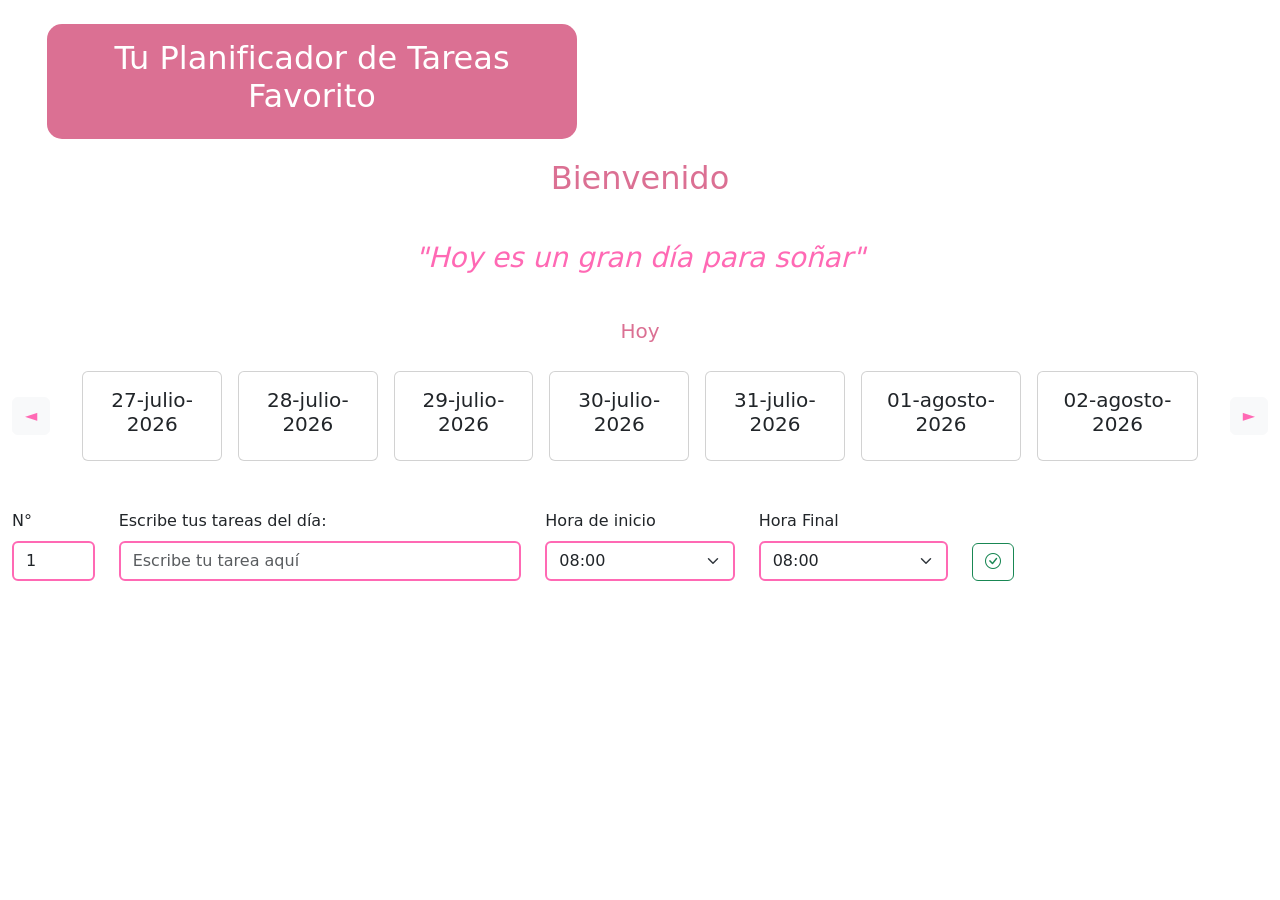
==== index.html @ 2d97c393 "agrego avance de interfaz usuario con bootstrap y css" ====
<!DOCTYPE html>
<html lang="es">
<head>
    <meta charset="UTF-8">
    <meta name="viewport" content="width=device-width, initial-scale=1.0">
    <title>Planificador de Tareas</title>
    <link href="https://cdn.jsdelivr.net/npm/bootstrap@5.3.8/dist/css/bootstrap.min.css" rel="stylesheet">
    <link rel="stylesheet" href="https://cdn.jsdelivr.net/npm/bootstrap-icons@1.13.1/font/bootstrap-icons.min.css">
    <link rel = "stylesheet" href = "CSS/styles.css">
</head>
<body>
    <div class="container-fluid mt-4">
        <div class="tituloapp">
            <h2>Tu Planificador de Tareas Favorito</h2>
        </div>
        <div class="saludo">
            <h2 class="mb-4">Bienvenido</h2>
            <h3 class="mb-4">"Hoy es un gran día para soñar"</h3>
            <h5>Hoy</h5>
            </div>
            <div class="d-flex align-items-center justify-content-center gap-3">
            <button class=" btn btn-light me-3 flecha">◄</button>
            <div class="timeline">
                <div class="d-flex justify-content-center gap-3 overflow-auto flex-nowrap">
                <div class="card p-3 text-center">
                    <h5 class="mb-2">27-julio-2026</h5>
                </div>
                <div class="card p-3 text-center">
                    <h5 class="mb-2">28-julio-2026</h5>
                </div>
                <div class="card p-3 text-center">
                    <h5 class="mb-2">29-julio-2026</h5>
                </div>
                <div class="card p-3 text-center">
                    <h5 class="mb-2">30-julio-2026</h5>
                </div>
                <div class="card p-3 text-center">
                    <h5 class="mb-2">31-julio-2026</h5>
                </div>
                <div class="card p-3 text-center">
                    <h5 class="mb-2">01-agosto-2026</h5>
                </div>
                <div class="card p-3 text-center">
                    <h5 class="mb-2">02-agosto-2026</h5>
                </div>
                </div>
            </div>
            <button class="btn btn-light ms-3 flecha">►</button>
            </div>
<div class="row mt-5 align-items-end">

    <div class="col-md-1">
    <label class="form-label">N°</label>
    <input type="text" class="form-control" value="1" readonly>
</div>

    <div class="col-md-4">
        <label for="tarea" class="form-label">Escribe tus tareas del día:</label>
        <input
            type="text"
            class="form-control"
            id="tarea"
            placeholder="Escribe tu tarea aquí">
    </div>

    <div class="col-md-2">
        <label for="horainicial" class="form-label">Hora de inicio</label>
        <select class="form-select" id="horainicial">
            <option>08:00</option>
            <option>09:00</option>
            <option>10:00</option>
            <option>11:00</option>
            <option>12:00</option>
            <option>13:00</option>
            <option>14:00</option>
            <option>15:00</option>
            <option>16:00</option>
            <option>17:00</option>
            <option>18:00</option>
            <option>19:00</option>
            <option>20:00</option>
        </select>

    </div>

    <div class="col-md-2">
        <label for="horafinal" class="form-label">Hora Final</label>
        <select class="form-select" id="horafinal">
            <option>08:00</option>
            <option>09:00</option>
            <option>10:00</option>
            <option>11:00</option>
            <option>12:00</option>
            <option>13:00</option>
            <option>14:00</option>
            <option>15:00</option>
            <option>16:00</option>
            <option>17:00</option>
            <option>18:00</option>
            <option>19:00</option>
            <option>20:00</option>
        </select>
</div>

<div class="col-md-2">
<button class="btn btn-outline-success">
<i class="bi bi-check-circle"></i>
</button>
</div>




</div>




</div>
</div>


    </div>
    
    <script src="https://cdn.jsdelivr.net/npm/bootstrap@5.3.8/dist/js/bootstrap.bundle.min.js"></script>
</body>
</html>
---- CSS/styles.css ----
*{
    margin: 0;         /*el margin es el espacio fuera de la credencial, elimina margenes automaticos del navegador*/
    padding: 0;         /* elimina espacios automaticos internos*/
    box-sizing: border-box;
}

.tituloapp {
    background-color: palevioletred;
    color: white;
    padding: 15px;
    border-radius: 15px;
    width: 530px;
    text-align: center;
    margin-left: 35px;
}

.saludo {
    color: palevioletred;
    font-weight: bold;
    text-align: center;
    padding: 20px;
}

.saludo h3 {
    font-style: italic;
    color: hotpink;
    padding: 20px;
}

.flecha {
    color: hotpink;
}

.form-control,
.form-select{
    border: 2px solid hotpink;
}
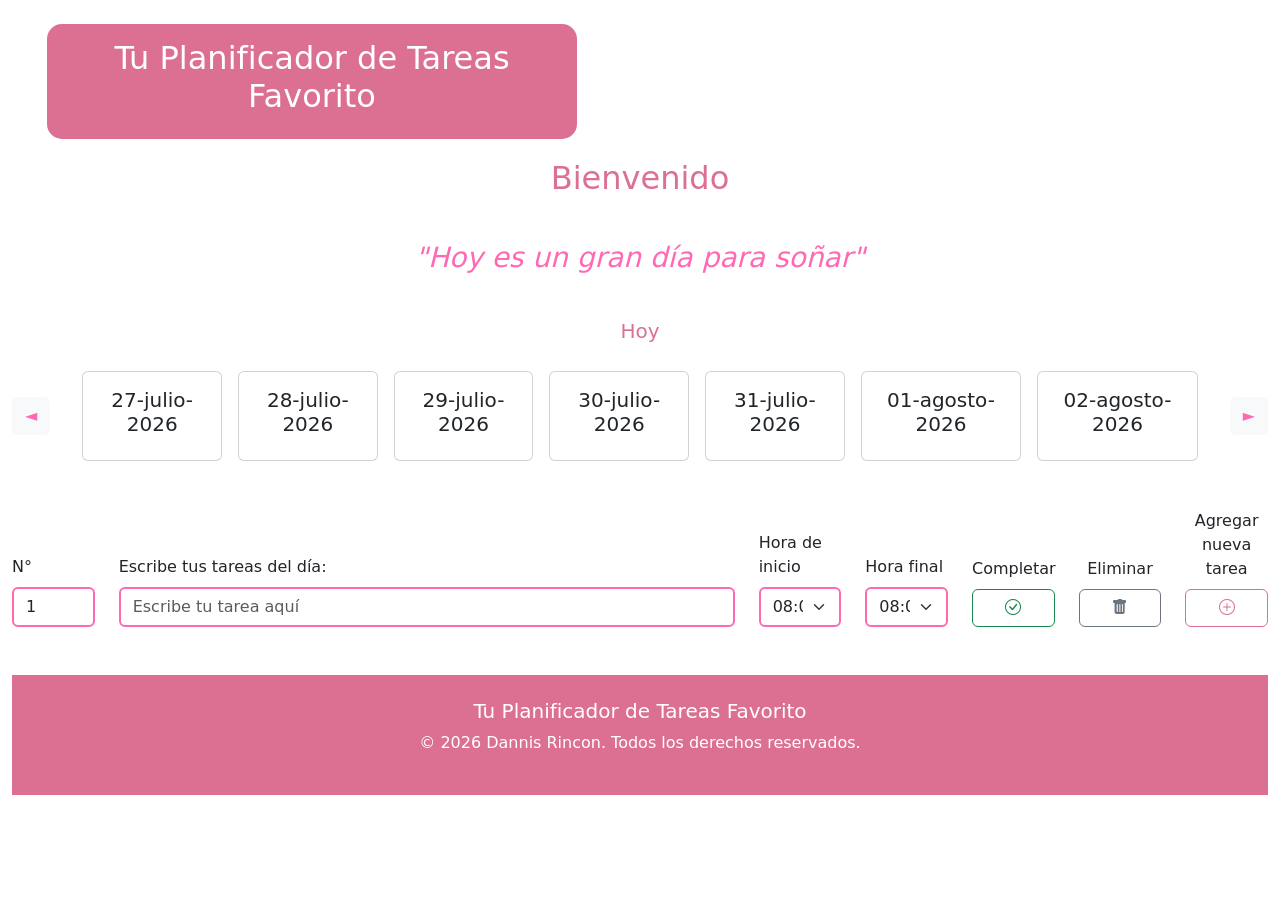
==== commit 71d8d3af: "se agregan nuevos botones y footer" ====
--- a/index.html
+++ b/index.html
@@ -1,13 +1,15 @@
 <!DOCTYPE html>
 <html lang="es">
+
 <head>
     <meta charset="UTF-8">
     <meta name="viewport" content="width=device-width, initial-scale=1.0">
     <title>Planificador de Tareas</title>
     <link href="https://cdn.jsdelivr.net/npm/bootstrap@5.3.8/dist/css/bootstrap.min.css" rel="stylesheet">
     <link rel="stylesheet" href="https://cdn.jsdelivr.net/npm/bootstrap-icons@1.13.1/font/bootstrap-icons.min.css">
-    <link rel = "stylesheet" href = "CSS/styles.css">
+    <link rel="stylesheet" href="CSS/styles.css">
 </head>
+
 <body>
     <div class="container-fluid mt-4">
         <div class="tituloapp">
@@ -17,53 +19,49 @@
             <h2 class="mb-4">Bienvenido</h2>
             <h3 class="mb-4">"Hoy es un gran día para soñar"</h3>
             <h5>Hoy</h5>
-            </div>
-            <div class="d-flex align-items-center justify-content-center gap-3">
+        </div>
+        <div class="d-flex align-items-center justify-content-center gap-3">
             <button class=" btn btn-light me-3 flecha">◄</button>
             <div class="timeline">
                 <div class="d-flex justify-content-center gap-3 overflow-auto flex-nowrap">
-                <div class="card p-3 text-center">
-                    <h5 class="mb-2">27-julio-2026</h5>
-                </div>
-                <div class="card p-3 text-center">
-                    <h5 class="mb-2">28-julio-2026</h5>
-                </div>
-                <div class="card p-3 text-center">
-                    <h5 class="mb-2">29-julio-2026</h5>
-                </div>
-                <div class="card p-3 text-center">
-                    <h5 class="mb-2">30-julio-2026</h5>
-                </div>
-                <div class="card p-3 text-center">
-                    <h5 class="mb-2">31-julio-2026</h5>
-                </div>
-                <div class="card p-3 text-center">
-                    <h5 class="mb-2">01-agosto-2026</h5>
-                </div>
-                <div class="card p-3 text-center">
-                    <h5 class="mb-2">02-agosto-2026</h5>
-                </div>
+                    <div class="card p-3 text-center">
+                        <h5 class="mb-2">27-julio-2026</h5>
+                    </div>
+                    <div class="card p-3 text-center">
+                        <h5 class="mb-2">28-julio-2026</h5>
+                    </div>
+                    <div class="card p-3 text-center">
+                        <h5 class="mb-2">29-julio-2026</h5>
+                    </div>
+                    <div class="card p-3 text-center">
+                        <h5 class="mb-2">30-julio-2026</h5>
+                    </div>
+                    <div class="card p-3 text-center">
+                        <h5 class="mb-2">31-julio-2026</h5>
+                    </div>
+                    <div class="card p-3 text-center">
+                        <h5 class="mb-2">01-agosto-2026</h5>
+                    </div>
+                    <div class="card p-3 text-center">
+                        <h5 class="mb-2">02-agosto-2026</h5>
+                    </div>
                 </div>
             </div>
             <button class="btn btn-light ms-3 flecha">►</button>
-            </div>
-<div class="row mt-5 align-items-end">
+        </div>
+        <div class="row mt-5 align-items-end">
 
     <div class="col-md-1">
-    <label class="form-label">N°</label>
-    <input type="text" class="form-control" value="1" readonly>
-</div>
-
-    <div class="col-md-4">
-        <label for="tarea" class="form-label">Escribe tus tareas del día:</label>
-        <input
-            type="text"
-            class="form-control"
-            id="tarea"
-            placeholder="Escribe tu tarea aquí">
+        <label class="form-label">N°</label>
+        <input type="text" class="form-control" value="1" readonly>
     </div>
 
-    <div class="col-md-2">
+    <div class="col-md-6">
+        <label for="tarea" class="form-label">Escribe tus tareas del día:</label>
+        <input type="text" class="form-control" id="tarea" placeholder="Escribe tu tarea aquí">
+    </div>
+
+    <div class="col-md-1">
         <label for="horainicial" class="form-label">Hora de inicio</label>
         <select class="form-select" id="horainicial">
             <option>08:00</option>
@@ -80,11 +78,10 @@
             <option>19:00</option>
             <option>20:00</option>
         </select>
-
     </div>
 
-    <div class="col-md-2">
-        <label for="horafinal" class="form-label">Hora Final</label>
+    <div class="col-md-1">
+        <label for="horafinal" class="form-label">Hora final</label>
         <select class="form-select" id="horafinal">
             <option>08:00</option>
             <option>09:00</option>
@@ -100,28 +97,35 @@
             <option>19:00</option>
             <option>20:00</option>
         </select>
-</div>
+    </div>
 
-<div class="col-md-2">
-<button class="btn btn-outline-success">
-<i class="bi bi-check-circle"></i>
-</button>
-</div>
+    <div class="col-md-1 text-center">
+        <label class="form-label">Completar</label>
+        <button class="btn btn-outline-success w-100">
+            <i class="bi bi-check-circle"></i>
+        </button>
+    </div>
 
+    <div class="col-md-1 text-center">
+        <label class="form-label">Eliminar</label>
+        <button class="btn btn-outline-secondary w-100">
+            <i class="bi bi-trash-fill"></i>
+        </button>
+    </div>
 
-
+        <div class="col-md-1 text-center">
+        <label class="form-label">Agregar nueva tarea</label>
+        <button class="btn btn-agregar w-100">
+            <i class="bi bi-plus-circle"></i>
+        </button>
+    </div>
 
 </div>
-
-
-
-
-</div>
-</div>
-
-
-    </div>
-    
+<footer class="text-white text-center p-4 mt-5">   <!-- text-white  es texto blanco,   mt-5 es el espacio entre las tarjetas y el footer-->
+    <h5>Tu Planificador de Tareas Favorito</h5>
+    <p class>&copy; 2026 Dannis Rincon. Todos los derechos reservados.</p>   <!--&copy es de html (no de bootstrap ni css), -->
+</footer>
     <script src="https://cdn.jsdelivr.net/npm/bootstrap@5.3.8/dist/js/bootstrap.bundle.min.js"></script>
 </body>
+
 </html>
--- a/CSS/styles.css
+++ b/CSS/styles.css
@@ -36,3 +36,19 @@
     border: 2px solid hotpink;
 }
 
+
+footer{
+    background-color: palevioletred;
+}
+
+.btn-agregar{
+    background-color: white;
+    color: palevioletred;
+    border: 1px solid palevioletred;
+}
+
+.btn-agregar:hover{
+    background-color: palevioletred;
+    border-color: palevioletred;
+    color: white;
+}
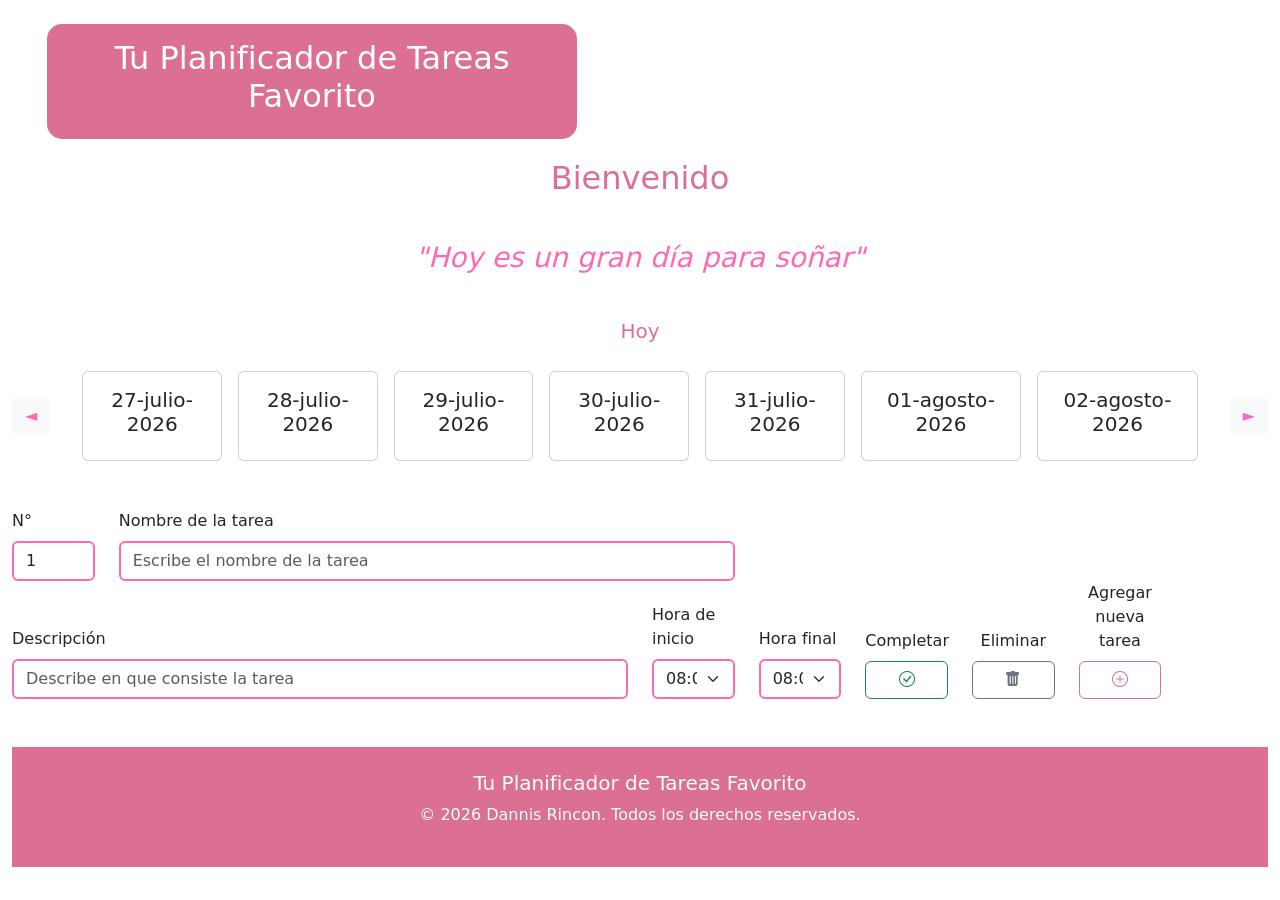
==== commit 2454462e: "se modifica diseño para que quede con tarjetas, se agrega descripcion y fecha de terminacion de la t" ====
--- a/index.html
+++ b/index.html
@@ -57,8 +57,13 @@
     </div>
 
     <div class="col-md-6">
-        <label for="tarea" class="form-label">Escribe tus tareas del día:</label>
-        <input type="text" class="form-control" id="tarea" placeholder="Escribe tu tarea aquí">
+        <label for="tarea" class="form-label">Nombre de la tarea</label>
+        <input type="text" class="form-control" id="tarea" placeholder="Escribe el nombre de la tarea">
+    </div>
+
+    <div class="col-md-6">
+        <label for="tarea" class="form-label">Descripción</label>
+        <input type="text" class="form-control" id="tarea" placeholder="Describe en que consiste la tarea">
     </div>
 
     <div class="col-md-1">
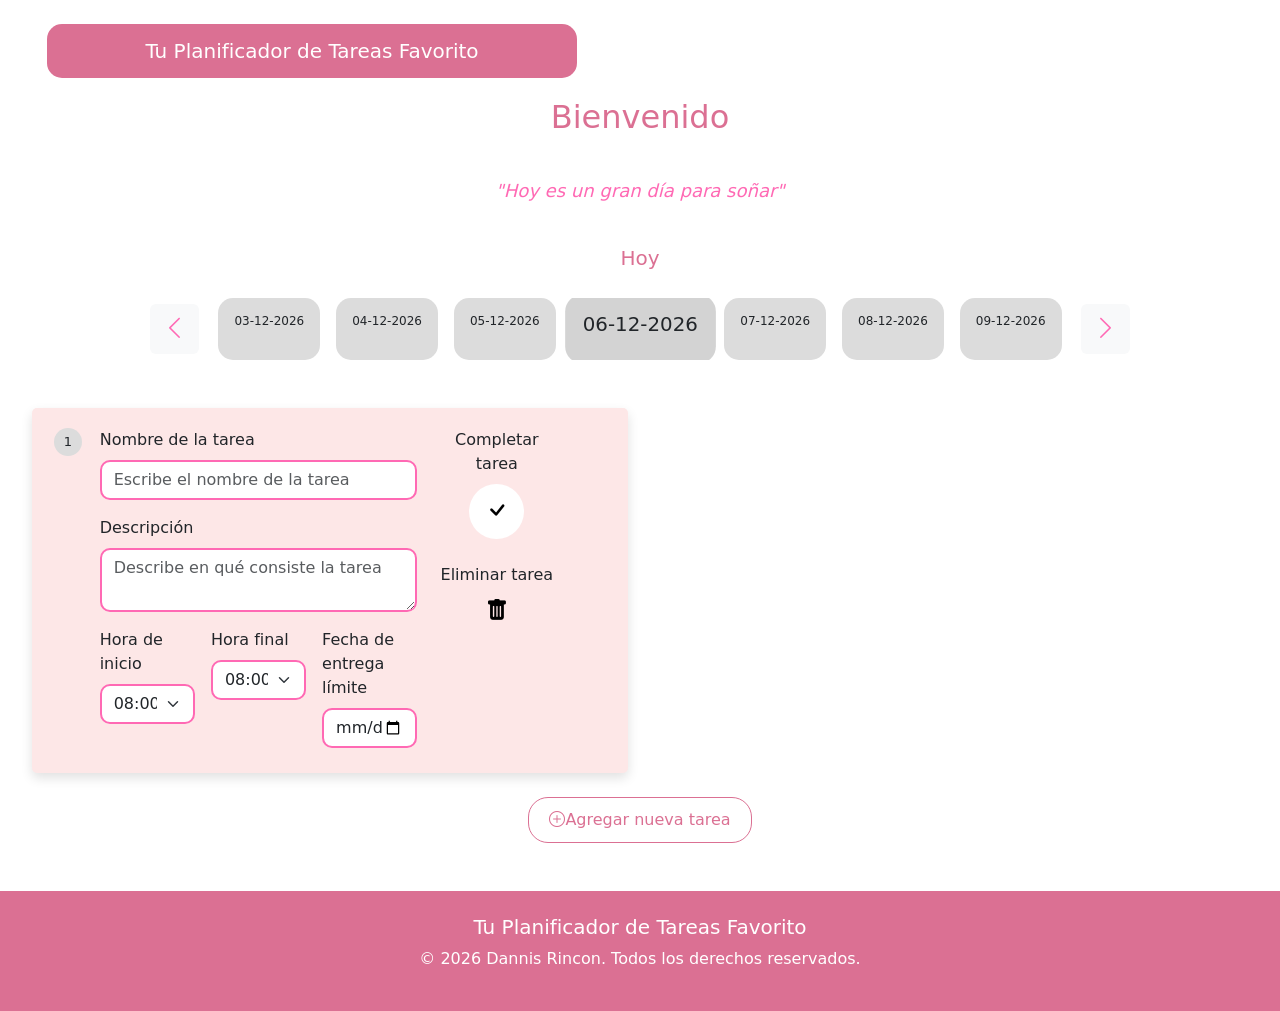
==== commit 73158f3a: "se agrega tarea 3" ====
--- a/index.html
+++ b/index.html
@@ -1,4 +1,7 @@
-<!DOCTYPE html>
+<!--revisar desde la linea 143, que es lo que está funcional, lo demás que esta comentado no esta funcional, se hicieron cambios-->
+ 
+
+<!--DOCTYPE html>
 <html lang="es">
 
 <head>
@@ -126,11 +129,76 @@
     </div>
 
 </div>
-<footer class="text-white text-center p-4 mt-5">   <!-- text-white  es texto blanco,   mt-5 es el espacio entre las tarjetas y el footer-->
-    <h5>Tu Planificador de Tareas Favorito</h5>
+!-- <footer class="text-white text-center p-4 mt-5">   <!- text-white  es texto blanco,   mt-5 es el espacio entre las tarjetas y el footer-->
+    <!-- <h5>Tu Planificador de Tareas Favorito</h5>
     <p class>&copy; 2026 Dannis Rincon. Todos los derechos reservados.</p>   <!--&copy es de html (no de bootstrap ni css), -->
-</footer>
+<!-- </footer>
     <script src="https://cdn.jsdelivr.net/npm/bootstrap@5.3.8/dist/js/bootstrap.bundle.min.js"></script>
 </body>
 
+</html-->
+
+
+
+<!DOCTYPE html>
+<html lang="es">
+
+<head>
+    <meta charset="UTF-8">
+    <meta name="viewport" content="width=device-width, initial-scale=1.0">
+    <title>Planificador de Tareas</title>
+    <link href="https://cdn.jsdelivr.net/npm/bootstrap@5.3.8/dist/css/bootstrap.min.css" rel="stylesheet">
+    <link rel="stylesheet" href="https://cdn.jsdelivr.net/npm/bootstrap-icons@1.13.1/font/bootstrap-icons.min.css">
+    <link rel="stylesheet" href="CSS/styles.css">
+</head>
+
+<body>
+    <div class="container-fluid mt-4">
+        <div class="tituloapp">
+            <h2>Tu Planificador de Tareas Favorito</h2>
+        </div>
+
+        <div class="saludo text-center">
+            <h2 class="mb-4">Bienvenido</h2>
+            <h3 class="mb-4">"Hoy es un gran día para soñar"</h3>
+            <h5>Hoy</h5>
+        </div>
+
+        <div class="d-flex align-items-center justify-content-center gap-3">
+            <button id="btnAnterior" class="btn btn-light flecha">   <!--boton flecha hacia la izquierda-->
+                <i class="bi bi-chevron-left"></i>
+            </button>
+
+            <div class="timeline">
+                <div id="fechas" class="d-flex justify-content-center gap-3 flex-nowrap"> <!-- mejor js coloque las fechas -->
+                    <!--aqui js las colocará-->
+                </div>
+            </div>
+
+            <button id="btnSiguiente" class="btn btn-light flecha">  <!--boton flecha hacia la derecha-->
+                <i class="bi bi-chevron-right"></i>
+            </button>
+        </div>
+
+<div id="mensajeAlerta" class="alert alert-danger d-none" role="alert">Por favor completa todos los campos obligatorios.
+</div>
+        <div id="contenedorTareas" class="row g-4 mt-4"> <!-- aqui van las tareas -->
+        </div>
+
+        <div class="text-center mt-4">   <!-- aqui el boton de agregar -->
+            <button id="btnAgregar" class="btn btn-agregar">
+                <i class="bi bi-plus-circle"></i>Agregar nueva tarea
+            </button>
+        </div>
+    </div>
+
+    <footer class="text-white text-center p-4 mt-5">
+        <h5>Tu Planificador de Tareas Favorito</h5>
+        <p>&copy; 2026 Dannis Rincon. Todos los derechos reservados.</p>
+    </footer>
+
+    <script src="https://cdn.jsdelivr.net/npm/bootstrap@5.3.8/dist/js/bootstrap.bundle.min.js"></script>
+    <script src="app.js"></script>
+
+</body>
 </html>
--- a/CSS/styles.css
+++ b/CSS/styles.css
@@ -1,3 +1,57 @@
+/* revisar desde la linea 55, que es lo que está funcional, lo demás que esta comentado no esta funcional, se hicieron cambios*/
+
+/* .tituloapp {
+    background-color: palevioletred;
+    color: white;
+    padding: 15px;
+    border-radius: 15px;
+    width: 530px;
+    text-align: center;
+    margin-left: 35px;
+}
+
+.saludo {
+    color: palevioletred;
+    font-weight: bold;
+    text-align: center;
+    padding: 20px;
+}
+
+.saludo h3 {
+    font-style: italic;
+    color: hotpink;
+    padding: 20px;
+}
+
+.flecha {
+    color: hotpink;
+}
+
+.form-control,
+.form-select{
+    border: 2px solid hotpink;
+}
+
+
+footer{
+    background-color: palevioletred;
+}
+
+.btn-agregar{
+    background-color: white;
+    color: palevioletred;
+    border: 1px solid palevioletred;
+}
+
+.btn-agregar:hover{
+    background-color: palevioletred;
+    border-color: palevioletred;
+    color: white;
+} */
+
+
+
+
 *{
     margin: 0;         /*el margin es el espacio fuera de la credencial, elimina margenes automaticos del navegador*/
     padding: 0;         /* elimina espacios automaticos internos*/
@@ -14,41 +68,173 @@
     margin-left: 35px;
 }
 
+.tituloapp h2 {
+    margin: 0;
+    font-size: 20px;
+}
+
+
 .saludo {
     color: palevioletred;
     font-weight: bold;
     text-align: center;
     padding: 20px;
+}
+
+.saludo h2 {
+    margin-bottom: 15px;
 }
 
 .saludo h3 {
     font-style: italic;
     color: hotpink;
     padding: 20px;
-}
+    font-size: 18px;
+}
+
 
 .flecha {
     color: hotpink;
+    border: none;
+    font-size: 25px;
+}
+
+.flecha:hover {
+    color: palevioletred;
+    background-color: #fff0f5;
+}
+
+
+.timeline {
+    width: 850px;
+    overflow: hidden;
+}
+
+.timeline .card {
+    min-width: 100px;
+    border: none;
+    background-color: #dcdcdc;
+    border-radius: 15px;
+    text-align: center;
+    cursor: pointer;
+}
+
+.timeline .card h5 {
+    font-size: 12px;
+    margin: 0;
+}
+
+.timeline .fecha-seleccionada {
+    background-color: #d3d3d3;
+    transform: scale(1.1);
+}
+
+.timeline .fecha-seleccionada h5 {
+    font-size: 18px;
+}
+
+#contenedorTareas {
+    padding-left: 20px;
+    padding-right: 20px;
+}
+
+.tarjeta-tarea {
+    background-color: #fde7e7;
+    border-radius: 5px;
+    padding: 20px;
+    box-shadow: 0 5px 12px rgba(0, 0, 0, 0.12);
+}
+
+.numero-tarea {
+    width: 28px;
+    height: 28px;
+    background-color: #dcdcdc;
+    border-radius: 50%;
+    display: flex;
+    justify-content: center;
+    align-items: center;
+    font-size: 13px;
 }
 
 .form-control,
-.form-select{
+.form-select {
     border: 2px solid hotpink;
-}
-
-
-footer{
-    background-color: palevioletred;
-}
-
-.btn-agregar{
+    border-radius: 10px;
+}
+
+.form-control:focus,
+.form-select:focus {
+    border-color: palevioletred;
+    box-shadow: 0 0 5px rgba(255, 105, 180, 0.4);
+}
+
+.btn-completar {
+    width: 55px;
+    height: 55px;
+    border-radius: 50%;
     background-color: white;
+    color: black;
+    border: none;
+    font-size: 28px;
+    display: flex;
+    justify-content: center;
+    align-items: center;
+    margin: auto;
+}
+
+.btn-completar:hover {
+    background-color: palevioletred;
+    color: white;
+}
+
+.btn-eliminar {
+    background-color: transparent;
+    border: none;
+    color: black;
+    font-size: 22px;
+}
+
+.btn-eliminar:hover {
+    color: palevioletred;
+}
+
+
+.tarjeta-tarea.completada {
+    opacity: 0.6;
+}
+
+.tarjeta-tarea.completada input,
+.tarjeta-tarea.completada select,
+.completada .descripcion-tarea {
+    text-decoration: line-through;
+}
+
+.btn-agregar {
+    background-color: white;
     color: palevioletred;
     border: 1px solid palevioletred;
-}
-
-.btn-agregar:hover{
+    border-radius: 20px;
+    padding: 10px 20px;
+}
+
+.btn-agregar:hover {
     background-color: palevioletred;
     border-color: palevioletred;
     color: white;
+}
+
+footer {
+    background-color: palevioletred;
+}
+
+.mensaje-error {
+    color: #dc3545;
+    font-size: 14px;
+    margin-top: 5px;
+}
+
+#mensajeAlerta {
+    width: 90%;
+    margin: 20px auto;
+    min-height: 45px;
 }
--- a/CSS/styles.css
+++ b/CSS/styles.css
@@ -1,3 +1,57 @@
+/* revisar desde la linea 55, que es lo que está funcional, lo demás que esta comentado no esta funcional, se hicieron cambios*/
+
+/* .tituloapp {
+    background-color: palevioletred;
+    color: white;
+    padding: 15px;
+    border-radius: 15px;
+    width: 530px;
+    text-align: center;
+    margin-left: 35px;
+}
+
+.saludo {
+    color: palevioletred;
+    font-weight: bold;
+    text-align: center;
+    padding: 20px;
+}
+
+.saludo h3 {
+    font-style: italic;
+    color: hotpink;
+    padding: 20px;
+}
+
+.flecha {
+    color: hotpink;
+}
+
+.form-control,
+.form-select{
+    border: 2px solid hotpink;
+}
+
+
+footer{
+    background-color: palevioletred;
+}
+
+.btn-agregar{
+    background-color: white;
+    color: palevioletred;
+    border: 1px solid palevioletred;
+}
+
+.btn-agregar:hover{
+    background-color: palevioletred;
+    border-color: palevioletred;
+    color: white;
+} */
+
+
+
+
 *{
     margin: 0;         /*el margin es el espacio fuera de la credencial, elimina margenes automaticos del navegador*/
     padding: 0;         /* elimina espacios automaticos internos*/
@@ -14,41 +68,173 @@
     margin-left: 35px;
 }
 
+.tituloapp h2 {
+    margin: 0;
+    font-size: 20px;
+}
+
+
 .saludo {
     color: palevioletred;
     font-weight: bold;
     text-align: center;
     padding: 20px;
+}
+
+.saludo h2 {
+    margin-bottom: 15px;
 }
 
 .saludo h3 {
     font-style: italic;
     color: hotpink;
     padding: 20px;
-}
+    font-size: 18px;
+}
+
 
 .flecha {
     color: hotpink;
+    border: none;
+    font-size: 25px;
+}
+
+.flecha:hover {
+    color: palevioletred;
+    background-color: #fff0f5;
+}
+
+
+.timeline {
+    width: 850px;
+    overflow: hidden;
+}
+
+.timeline .card {
+    min-width: 100px;
+    border: none;
+    background-color: #dcdcdc;
+    border-radius: 15px;
+    text-align: center;
+    cursor: pointer;
+}
+
+.timeline .card h5 {
+    font-size: 12px;
+    margin: 0;
+}
+
+.timeline .fecha-seleccionada {
+    background-color: #d3d3d3;
+    transform: scale(1.1);
+}
+
+.timeline .fecha-seleccionada h5 {
+    font-size: 18px;
+}
+
+#contenedorTareas {
+    padding-left: 20px;
+    padding-right: 20px;
+}
+
+.tarjeta-tarea {
+    background-color: #fde7e7;
+    border-radius: 5px;
+    padding: 20px;
+    box-shadow: 0 5px 12px rgba(0, 0, 0, 0.12);
+}
+
+.numero-tarea {
+    width: 28px;
+    height: 28px;
+    background-color: #dcdcdc;
+    border-radius: 50%;
+    display: flex;
+    justify-content: center;
+    align-items: center;
+    font-size: 13px;
 }
 
 .form-control,
-.form-select{
+.form-select {
     border: 2px solid hotpink;
-}
-
-
-footer{
-    background-color: palevioletred;
-}
-
-.btn-agregar{
+    border-radius: 10px;
+}
+
+.form-control:focus,
+.form-select:focus {
+    border-color: palevioletred;
+    box-shadow: 0 0 5px rgba(255, 105, 180, 0.4);
+}
+
+.btn-completar {
+    width: 55px;
+    height: 55px;
+    border-radius: 50%;
     background-color: white;
+    color: black;
+    border: none;
+    font-size: 28px;
+    display: flex;
+    justify-content: center;
+    align-items: center;
+    margin: auto;
+}
+
+.btn-completar:hover {
+    background-color: palevioletred;
+    color: white;
+}
+
+.btn-eliminar {
+    background-color: transparent;
+    border: none;
+    color: black;
+    font-size: 22px;
+}
+
+.btn-eliminar:hover {
+    color: palevioletred;
+}
+
+
+.tarjeta-tarea.completada {
+    opacity: 0.6;
+}
+
+.tarjeta-tarea.completada input,
+.tarjeta-tarea.completada select,
+.completada .descripcion-tarea {
+    text-decoration: line-through;
+}
+
+.btn-agregar {
+    background-color: white;
     color: palevioletred;
     border: 1px solid palevioletred;
-}
-
-.btn-agregar:hover{
+    border-radius: 20px;
+    padding: 10px 20px;
+}
+
+.btn-agregar:hover {
     background-color: palevioletred;
     border-color: palevioletred;
     color: white;
+}
+
+footer {
+    background-color: palevioletred;
+}
+
+.mensaje-error {
+    color: #dc3545;
+    font-size: 14px;
+    margin-top: 5px;
+}
+
+#mensajeAlerta {
+    width: 90%;
+    margin: 20px auto;
+    min-height: 45px;
 }
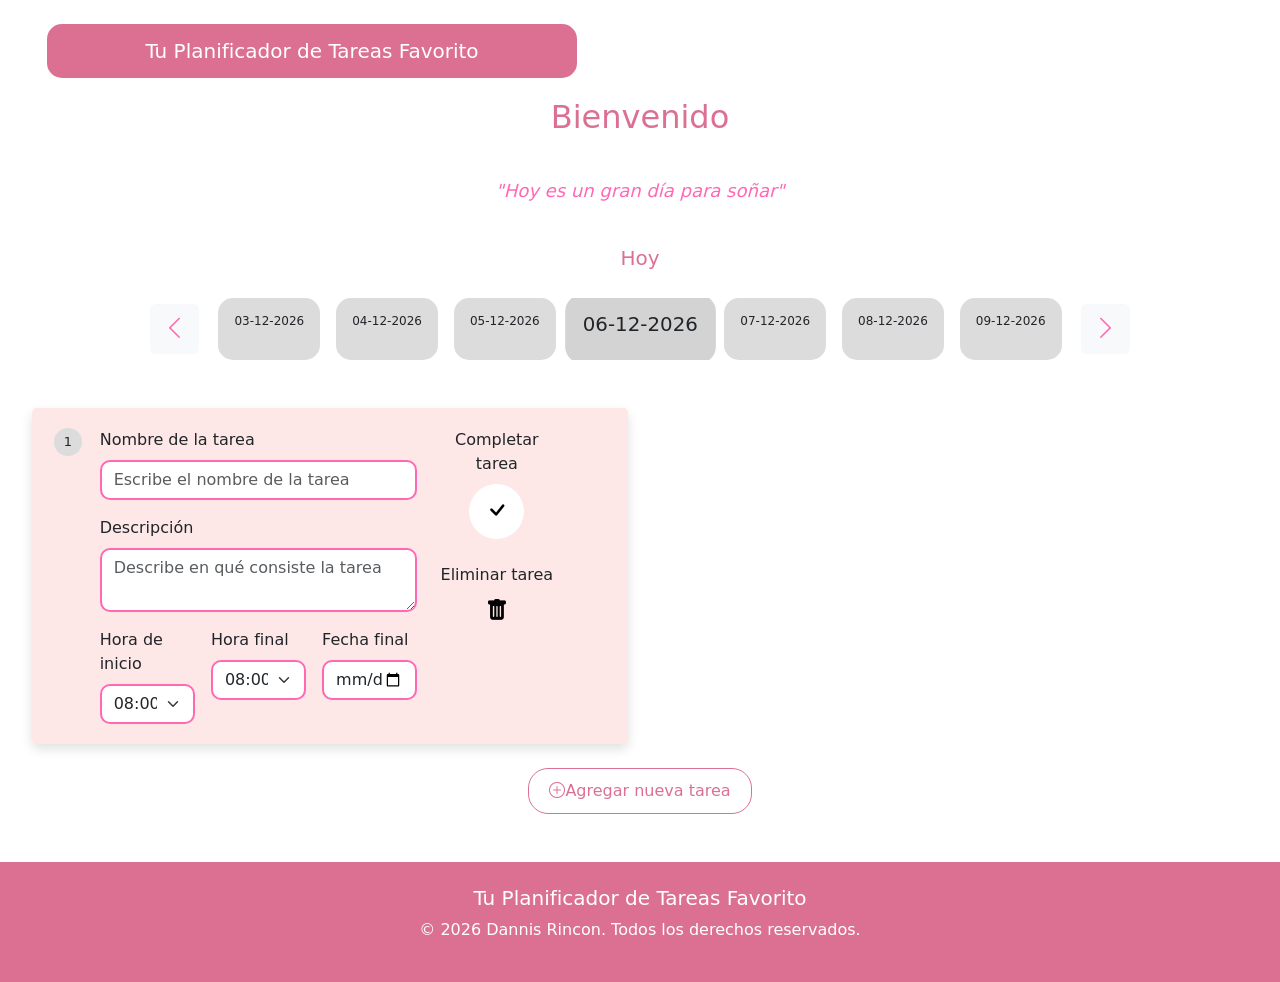
==== commit 9dc99db9: "array" ====
--- a/index.html
+++ b/index.html
@@ -198,7 +198,8 @@
     </footer>
 
     <script src="https://cdn.jsdelivr.net/npm/bootstrap@5.3.8/dist/js/bootstrap.bundle.min.js"></script>
-    <script src="app.js"></script>
+    <script src="js/taskManager.js"></script>
+    <script src="js/index.js"></script>
 
 </body>
 </html>
